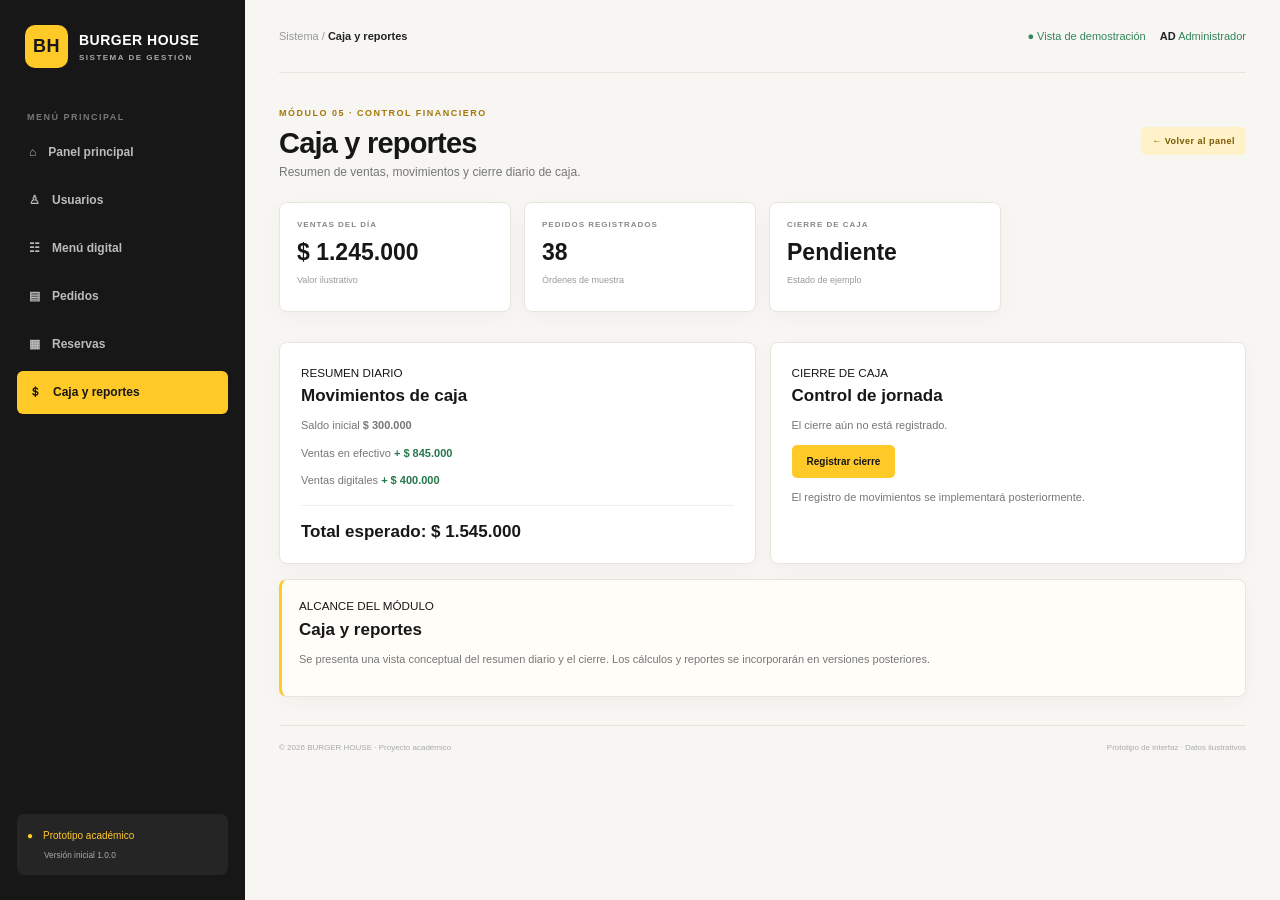
==== pages/caja.html @ 787f7be0 "Add files via upload v1.0.0: Establecimiento de linea base inicial BURGER HOUSE" ====
<!DOCTYPE html><html lang="es"><head><meta charset="UTF-8"><meta name="viewport" content="width=device-width, initial-scale=1"><title>Caja y reportes | BURGER HOUSE</title><link rel="stylesheet" href="../css/styles.css"></head><body><div class="shell"><aside class="sidebar"><a class="brand" href="../index.html"><b class="logo">BH</b><span>BURGER HOUSE<small>SISTEMA DE GESTIÓN</small></span></a><p class="nav-title">MENÚ PRINCIPAL</p><nav><a href="../index.html">⌂　Panel principal</a><a class="" href="usuarios.html">♙　Usuarios</a><a class="" href="menu.html">☷　Menú digital</a><a class="" href="pedidos.html">▤　Pedidos</a><a class="" href="reservas.html">▦　Reservas</a><a class="active" href="caja.html">＄　Caja y reportes</a></nav><div class="side-bottom">●　Prototipo académico<small>Versión inicial 1.0.0</small></div></aside><main><header class="top"><span>Sistema / <b>Caja y reportes</b></span><span class="user">● Vista de demostración　 <b>AD</b> Administrador</span></header><section class="heading"><div><small>MÓDULO 05 · CONTROL FINANCIERO</small><h1>Caja y reportes</h1><p>Resumen de ventas, movimientos y cierre diario de caja.</p></div><a class="back" href="../index.html">← Volver al panel</a></section><div class="stats"><article><small>VENTAS DEL DÍA</small><strong>$ 1.245.000</strong><p>Valor ilustrativo</p></article><article><small>PEDIDOS REGISTRADOS</small><strong>38</strong><p>Órdenes de muestra</p></article><article><small>CIERRE DE CAJA</small><strong>Pendiente</strong><p>Estado de ejemplo</p></article></div><div class="cols"><article><small>RESUMEN DIARIO</small><h2>Movimientos de caja</h2><p>Saldo inicial <b>$ 300.000</b></p><p>Ventas en efectivo <b class="green-text">+ $ 845.000</b></p><p>Ventas digitales <b class="green-text">+ $ 400.000</b></p><hr><h2>Total esperado: $ 1.545.000</h2></article><article><small>CIERRE DE CAJA</small><h2>Control de jornada</h2><p>El cierre aún no está registrado.</p><button disabled>Registrar cierre</button><p class="hint">El registro de movimientos se implementará posteriormente.</p></article></div><article class="info"><small>ALCANCE DEL MÓDULO</small><h2>Caja y reportes</h2><p>Se presenta una vista conceptual del resumen diario y el cierre. Los cálculos y reportes se incorporarán en versiones posteriores.</p></article><footer>© 2026 BURGER HOUSE · Proyecto académico <span>Prototipo de interfaz · Datos ilustrativos</span></footer></main></div></body></html>
---- css/styles.css ----
*{box-sizing:border-box}body{margin:0;background:#f7f6f2;color:#171717;font:14px Arial,Helvetica,sans-serif}.shell{min-height:100vh}.sidebar{position:fixed;inset:0 auto 0 0;width:245px;background:#171717;color:#fff;padding:25px 17px;display:flex;flex-direction:column}.brand{display:flex;align-items:center;gap:11px;color:white;text-decoration:none;padding:0 8px 35px;font-size:14px;font-weight:900;letter-spacing:.5px}.logo{display:grid;place-items:center;width:43px;height:43px;background:#ffc928;color:#171717;border-radius:10px;font-size:18px}.brand small{display:block;color:#aaa;font-size:8px;letter-spacing:1.5px;margin-top:5px}.nav-title{color:#777;font-size:9px;font-weight:bold;letter-spacing:1.5px;padding:0 10px}.sidebar nav{display:grid;gap:5px}.sidebar nav a{padding:13px 12px;border-radius:6px;color:#bbb;text-decoration:none;font-size:12px;font-weight:bold}.sidebar nav a:hover{background:#292929;color:#fff}.sidebar nav a.active{background:#ffc928;color:#171717}.side-bottom{margin-top:auto;padding:15px 10px;background:#252525;border-radius:7px;color:#ffc928;font-size:10px}.side-bottom small{display:block;color:#aaa;margin:7px 0 0 17px}.main{margin-left:245px}main{margin-left:245px;padding:0 34px 20px;max-width:1700px}.top{height:73px;display:flex;align-items:center;justify-content:space-between;border-bottom:1px solid #e9e4db;margin-bottom:30px;color:#999;font-size:11px}.top b{color:#222}.user{color:#34845a}.heading{display:flex;justify-content:space-between;align-items:center;margin-bottom:23px}.heading small,section>small,.section-title small{color:#a47708;font-size:9px;font-weight:900;letter-spacing:1.5px}.heading h1{font-size:29px;margin:8px 0 5px;letter-spacing:-.8px}.heading p{margin:0;color:#777;font-size:12px}.version,.back{font-size:9px;font-weight:bold;letter-spacing:.5px;background:#fff1c8;color:#795800;padding:9px 11px;border-radius:5px;text-decoration:none}.hero{background:#171717;color:#fff;border-radius:11px;padding:31px 38px;display:flex;justify-content:space-between;align-items:center;min-height:215px;overflow:hidden}.hero small{color:#ffc928;font-size:9px;letter-spacing:2px;font-weight:bold}.hero h2{font-size:33px;line-height:1.02;margin:12px 0}.hero em{font-style:normal;color:#ffc928}.hero p{color:#bbb;font-size:11px;margin-bottom:19px}.btn,button{display:inline-block;background:#ffc928;color:#171717;border:0;border-radius:5px;padding:11px 15px;text-decoration:none;font-size:10px;font-weight:bold}.burger{font-size:115px;position:relative;filter:drop-shadow(0 10px 10px #000)}.burger span{position:absolute;right:-7px;bottom:0;background:#e63b2e;border-radius:50%;width:59px;height:59px;display:grid;place-content:center;text-align:center;font-size:9px;font-weight:bold;filter:none}.stats{display:grid;grid-template-columns:repeat(4,1fr);gap:13px;margin:17px 0 30px}.stats article,.bottom article,.cols article,.info{background:white;border:1px solid #eae5dc;border-radius:8px;padding:17px;box-shadow:0 6px 20px #20180d08}.stats small{display:block;color:#888;font-size:8px;font-weight:bold;letter-spacing:1px}.stats strong{display:block;font-size:23px;margin:10px 0 5px}.stats label,.stats p{color:#999;font-size:9px}.section{margin:28px 0}.section-title{display:flex;justify-content:space-between;align-items:end;margin-bottom:13px}.section-title h2,.bottom h2,.cols h2,.info h2{font-size:17px;margin:6px 0 0}.section-title>span{font-size:8px;color:#999;letter-spacing:1px}.modules{display:grid;grid-template-columns:repeat(3,1fr);gap:12px}.modules a{background:white;border:1px solid #eae5dc;border-radius:8px;padding:17px;text-decoration:none;color:#171717;box-shadow:0 6px 20px #20180d08}.modules a:hover{border-color:#e6c04e;transform:translateY(-2px)}.modules a>b{display:inline-grid;place-items:center;width:35px;height:35px;background:#fff1c8;border-radius:8px;font-size:19px}.modules a>small{float:right;color:#bbb;font-weight:bold}.modules h3{font-size:12px;margin:13px 0 6px}.modules p{font-size:10px;color:#888;min-height:28px;line-height:1.5}.modules strong{font-size:8px;letter-spacing:1px;color:#997000}.bottom{display:grid;grid-template-columns:1.5fr 1fr;gap:13px;margin:28px 0}.bottom p,.info p{font-size:11px;line-height:1.6;color:#777}.bottom table,table{width:100%;border-collapse:collapse;margin-top:13px}th{text-align:left;color:#999;font-size:8px;letter-spacing:.8px;padding:10px 7px;border-bottom:1px solid #eee}td{font-size:10px;padding:12px 7px;border-bottom:1px solid #f0ede7}i{font-style:normal;background:#eee;color:#666;padding:5px 8px;border-radius:20px;font-size:8px}.green{background:#e7f5ec;color:#26774b}.yellow{background:#fff2c8;color:#8c6500}.green-text{color:#26774b}.info{margin-top:15px;background:#fffdf8;border-left:3px solid #ffc928}.info h2{margin-top:7px}.cols{display:grid;grid-template-columns:1fr 1fr;gap:14px;margin:14px 0}.cols article{padding:21px}.cols p{font-size:11px;color:#777;line-height:1.5}.cols label{display:block;font-size:10px;font-weight:bold;color:#666;margin:14px 0}.cols input,.cols select{display:block;width:100%;padding:10px;border:1px solid #e5e0d7;border-radius:5px;margin-top:6px;background:#fafafa}.hint{font-size:9px;color:#999}.chips{display:flex;gap:8px;margin:14px 0}.chips span,.chips b{font-size:9px;padding:8px 12px;border:1px solid #e5e0d7;border-radius:20px;background:#fff}.chips b{background:#171717;color:#fff}.foods{display:grid;grid-template-columns:repeat(3,1fr);gap:13px}.foods article{background:#fff;border:1px solid #eae5dc;border-radius:8px;padding:15px}.foods article>div{height:95px;background:#fff1d3;border-radius:6px;display:grid;place-items:center;font-size:57px;margin-bottom:13px}.foods article small{font-size:8px;color:#a47708;font-weight:bold}.foods h3{font-size:12px}.foods p{font-size:9px;color:#888;min-height:27px;line-height:1.5}.foods article>b{font-size:12px}.foods .add{display:grid;place-content:center;text-align:center;border-style:dashed;box-shadow:none}.foods .add>div{background:transparent;font-size:32px;color:#aa810d;height:auto}.flow{display:flex;align-items:center;gap:9px;flex-wrap:wrap;margin-top:20px}.flow b{font-size:9px;background:#fff1c8;padding:9px;border-radius:5px}hr{border:0;border-top:1px solid #eee;margin:16px 0}footer{display:flex;justify-content:space-between;border-top:1px solid #e9e4db;padding:17px 0 0;margin-top:28px;color:#aaa;font-size:8px}@media(max-width:1050px){.sidebar{width:205px}main{margin-left:205px;padding:0 20px}.modules,.foods{grid-template-columns:repeat(2,1fr)}.stats{grid-template-columns:repeat(2,1fr)}}@media(max-width:700px){.sidebar{width:62px;padding:15px 6px}.brand{padding:0 3px 25px}.brand span:not(.logo),.nav-title,.side-bottom{display:none}.sidebar nav a{font-size:0;text-align:center;padding:13px 3px}.sidebar nav a:first-letter{font-size:18px}main{margin-left:62px;padding:0 12px}.top{font-size:9px}.user{font-size:0}.heading{display:block}.version,.back{display:inline-block;margin-top:12px}.hero{padding:23px}.burger{font-size:72px}.burger span{width:43px;height:43px;font-size:7px}.hero h2{font-size:25px}.bottom,.cols{grid-template-columns:1fr}.modules,.foods{grid-template-columns:1fr 1fr}.stats{gap:8px}.stats article{padding:12px}.stats strong{font-size:18px}footer{display:block;line-height:2}}@media(max-width:440px){.modules,.foods{grid-template-columns:1fr}.hero{display:block}.burger{display:none}.section-title>span{display:none}}
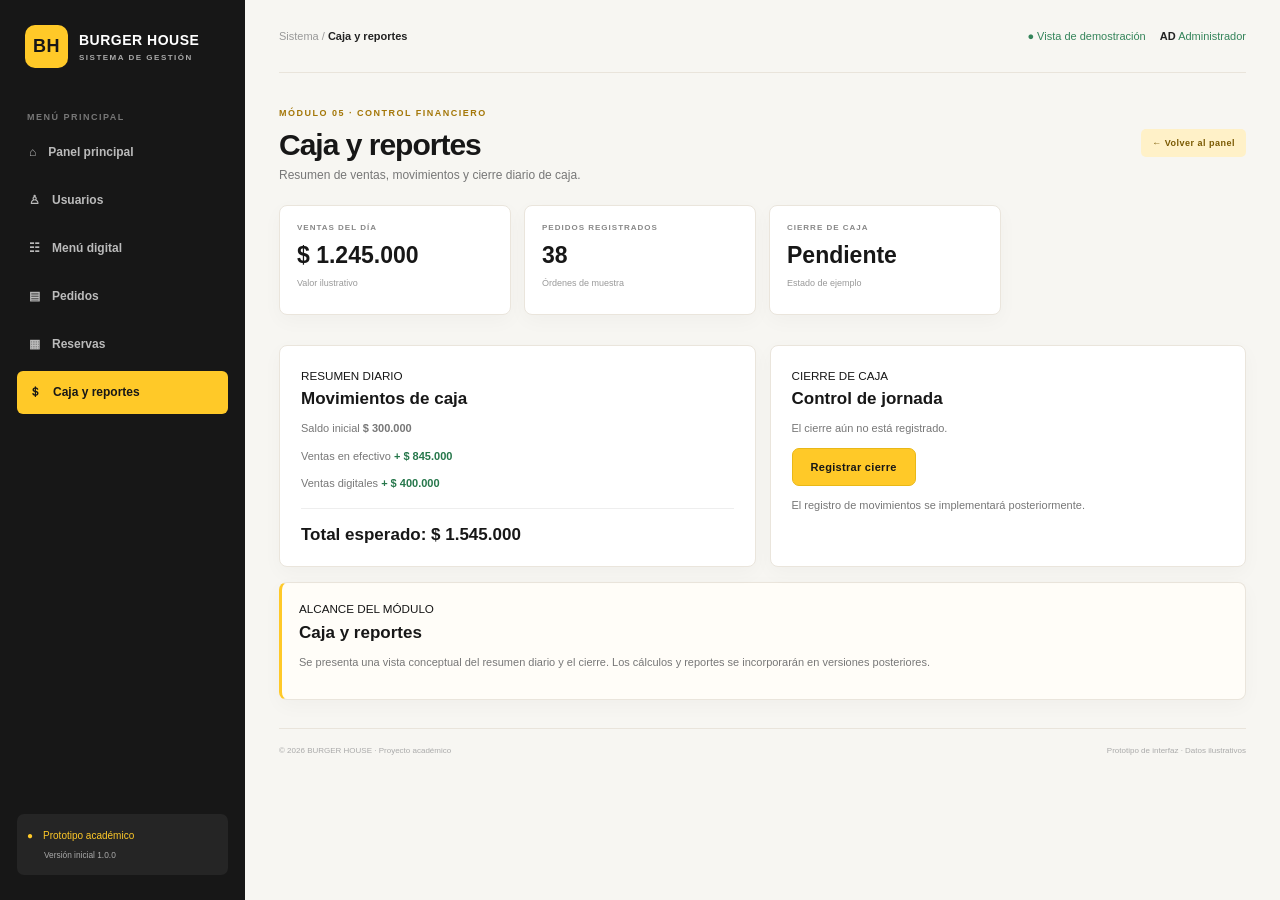
==== commit 892ce2c2: "security: implementa politica CSP en paginas HTML" ====
--- a/pages/caja.html
+++ b/pages/caja.html
@@ -1 +1,69 @@
-<!DOCTYPE html><html lang="es"><head><meta charset="UTF-8"><meta name="viewport" content="width=device-width, initial-scale=1"><title>Caja y reportes | BURGER HOUSE</title><link rel="stylesheet" href="../css/styles.css"></head><body><div class="shell"><aside class="sidebar"><a class="brand" href="../index.html"><b class="logo">BH</b><span>BURGER HOUSE<small>SISTEMA DE GESTIÓN</small></span></a><p class="nav-title">MENÚ PRINCIPAL</p><nav><a href="../index.html">⌂　Panel principal</a><a class="" href="usuarios.html">♙　Usuarios</a><a class="" href="menu.html">☷　Menú digital</a><a class="" href="pedidos.html">▤　Pedidos</a><a class="" href="reservas.html">▦　Reservas</a><a class="active" href="caja.html">＄　Caja y reportes</a></nav><div class="side-bottom">●　Prototipo académico<small>Versión inicial 1.0.0</small></div></aside><main><header class="top"><span>Sistema / <b>Caja y reportes</b></span><span class="user">● Vista de demostración　 <b>AD</b> Administrador</span></header><section class="heading"><div><small>MÓDULO 05 · CONTROL FINANCIERO</small><h1>Caja y reportes</h1><p>Resumen de ventas, movimientos y cierre diario de caja.</p></div><a class="back" href="../index.html">← Volver al panel</a></section><div class="stats"><article><small>VENTAS DEL DÍA</small><strong>$ 1.245.000</strong><p>Valor ilustrativo</p></article><article><small>PEDIDOS REGISTRADOS</small><strong>38</strong><p>Órdenes de muestra</p></article><article><small>CIERRE DE CAJA</small><strong>Pendiente</strong><p>Estado de ejemplo</p></article></div><div class="cols"><article><small>RESUMEN DIARIO</small><h2>Movimientos de caja</h2><p>Saldo inicial <b>$ 300.000</b></p><p>Ventas en efectivo <b class="green-text">+ $ 845.000</b></p><p>Ventas digitales <b class="green-text">+ $ 400.000</b></p><hr><h2>Total esperado: $ 1.545.000</h2></article><article><small>CIERRE DE CAJA</small><h2>Control de jornada</h2><p>El cierre aún no está registrado.</p><button disabled>Registrar cierre</button><p class="hint">El registro de movimientos se implementará posteriormente.</p></article></div><article class="info"><small>ALCANCE DEL MÓDULO</small><h2>Caja y reportes</h2><p>Se presenta una vista conceptual del resumen diario y el cierre. Los cálculos y reportes se incorporarán en versiones posteriores.</p></article><footer>© 2026 BURGER HOUSE · Proyecto académico <span>Prototipo de interfaz · Datos ilustrativos</span></footer></main></div></body></html>+<!DOCTYPE html>
+<html lang="es">
+
+<head>
+    <meta charset="UTF-8">
+    <meta name="viewport" content="width=device-width, initial-scale=1">
+    <meta http-equiv="Content-Security-Policy"
+        content="default-src 'self'; script-src 'self'; style-src 'self'; img-src 'self' data:; font-src 'self'; connect-src 'self'; object-src 'none'; base-uri 'self'; form-action 'self'">
+    <title>Caja y reportes | BURGER HOUSE</title>
+    <link rel="stylesheet" href="../css/styles.css">
+</head>
+
+<body>
+    <div class="shell">
+        <aside class="sidebar"><a class="brand" href="../index.html"><b class="logo">BH</b><span>BURGER
+                    HOUSE<small>SISTEMA DE GESTIÓN</small></span></a>
+            <p class="nav-title">MENÚ PRINCIPAL</p>
+            <nav><a href="../index.html">⌂　Panel principal</a><a class="" href="usuarios.html">♙　Usuarios</a><a class=""
+                    href="menu.html">☷　Menú digital</a><a class="" href="pedidos.html">▤　Pedidos</a><a class=""
+                    href="reservas.html">▦　Reservas</a><a class="active" href="caja.html">＄　Caja y reportes</a></nav>
+            <div class="side-bottom">●　Prototipo académico<small>Versión inicial 1.0.0</small></div>
+        </aside>
+        <main>
+            <header class="top"><span>Sistema / <b>Caja y reportes</b></span><span class="user">● Vista de demostración　
+                    <b>AD</b> Administrador</span></header>
+            <section class="heading">
+                <div><small>MÓDULO 05 · CONTROL FINANCIERO</small>
+                    <h1>Caja y reportes</h1>
+                    <p>Resumen de ventas, movimientos y cierre diario de caja.</p>
+                </div><a class="back" href="../index.html">← Volver al panel</a>
+            </section>
+            <div class="stats">
+                <article><small>VENTAS DEL DÍA</small><strong>$ 1.245.000</strong>
+                    <p>Valor ilustrativo</p>
+                </article>
+                <article><small>PEDIDOS REGISTRADOS</small><strong>38</strong>
+                    <p>Órdenes de muestra</p>
+                </article>
+                <article><small>CIERRE DE CAJA</small><strong>Pendiente</strong>
+                    <p>Estado de ejemplo</p>
+                </article>
+            </div>
+            <div class="cols">
+                <article><small>RESUMEN DIARIO</small>
+                    <h2>Movimientos de caja</h2>
+                    <p>Saldo inicial <b>$ 300.000</b></p>
+                    <p>Ventas en efectivo <b class="green-text">+ $ 845.000</b></p>
+                    <p>Ventas digitales <b class="green-text">+ $ 400.000</b></p>
+                    <hr>
+                    <h2>Total esperado: $ 1.545.000</h2>
+                </article>
+                <article><small>CIERRE DE CAJA</small>
+                    <h2>Control de jornada</h2>
+                    <p>El cierre aún no está registrado.</p><button disabled>Registrar cierre</button>
+                    <p class="hint">El registro de movimientos se implementará posteriormente.</p>
+                </article>
+            </div>
+            <article class="info"><small>ALCANCE DEL MÓDULO</small>
+                <h2>Caja y reportes</h2>
+                <p>Se presenta una vista conceptual del resumen diario y el cierre. Los cálculos y reportes se
+                    incorporarán en versiones posteriores.</p>
+            </article>
+            <footer>© 2026 BURGER HOUSE · Proyecto académico <span>Prototipo de interfaz · Datos ilustrativos</span>
+            </footer>
+        </main>
+    </div>
+</body>
+
+</html>
--- a/css/styles.css
+++ b/css/styles.css
@@ -1 +1,802 @@
-*{box-sizing:border-box}body{margin:0;background:#f7f6f2;color:#171717;font:14px Arial,Helvetica,sans-serif}.shell{min-height:100vh}.sidebar{position:fixed;inset:0 auto 0 0;width:245px;background:#171717;color:#fff;padding:25px 17px;display:flex;flex-direction:column}.brand{display:flex;align-items:center;gap:11px;color:white;text-decoration:none;padding:0 8px 35px;font-size:14px;font-weight:900;letter-spacing:.5px}.logo{display:grid;place-items:center;width:43px;height:43px;background:#ffc928;color:#171717;border-radius:10px;font-size:18px}.brand small{display:block;color:#aaa;font-size:8px;letter-spacing:1.5px;margin-top:5px}.nav-title{color:#777;font-size:9px;font-weight:bold;letter-spacing:1.5px;padding:0 10px}.sidebar nav{display:grid;gap:5px}.sidebar nav a{padding:13px 12px;border-radius:6px;color:#bbb;text-decoration:none;font-size:12px;font-weight:bold}.sidebar nav a:hover{background:#292929;color:#fff}.sidebar nav a.active{background:#ffc928;color:#171717}.side-bottom{margin-top:auto;padding:15px 10px;background:#252525;border-radius:7px;color:#ffc928;font-size:10px}.side-bottom small{display:block;color:#aaa;margin:7px 0 0 17px}.main{margin-left:245px}main{margin-left:245px;padding:0 34px 20px;max-width:1700px}.top{height:73px;display:flex;align-items:center;justify-content:space-between;border-bottom:1px solid #e9e4db;margin-bottom:30px;color:#999;font-size:11px}.top b{color:#222}.user{color:#34845a}.heading{display:flex;justify-content:space-between;align-items:center;margin-bottom:23px}.heading small,section>small,.section-title small{color:#a47708;font-size:9px;font-weight:900;letter-spacing:1.5px}.heading h1{font-size:29px;margin:8px 0 5px;letter-spacing:-.8px}.heading p{margin:0;color:#777;font-size:12px}.version,.back{font-size:9px;font-weight:bold;letter-spacing:.5px;background:#fff1c8;color:#795800;padding:9px 11px;border-radius:5px;text-decoration:none}.hero{background:#171717;color:#fff;border-radius:11px;padding:31px 38px;display:flex;justify-content:space-between;align-items:center;min-height:215px;overflow:hidden}.hero small{color:#ffc928;font-size:9px;letter-spacing:2px;font-weight:bold}.hero h2{font-size:33px;line-height:1.02;margin:12px 0}.hero em{font-style:normal;color:#ffc928}.hero p{color:#bbb;font-size:11px;margin-bottom:19px}.btn,button{display:inline-block;background:#ffc928;color:#171717;border:0;border-radius:5px;padding:11px 15px;text-decoration:none;font-size:10px;font-weight:bold}.burger{font-size:115px;position:relative;filter:drop-shadow(0 10px 10px #000)}.burger span{position:absolute;right:-7px;bottom:0;background:#e63b2e;border-radius:50%;width:59px;height:59px;display:grid;place-content:center;text-align:center;font-size:9px;font-weight:bold;filter:none}.stats{display:grid;grid-template-columns:repeat(4,1fr);gap:13px;margin:17px 0 30px}.stats article,.bottom article,.cols article,.info{background:white;border:1px solid #eae5dc;border-radius:8px;padding:17px;box-shadow:0 6px 20px #20180d08}.stats small{display:block;color:#888;font-size:8px;font-weight:bold;letter-spacing:1px}.stats strong{display:block;font-size:23px;margin:10px 0 5px}.stats label,.stats p{color:#999;font-size:9px}.section{margin:28px 0}.section-title{display:flex;justify-content:space-between;align-items:end;margin-bottom:13px}.section-title h2,.bottom h2,.cols h2,.info h2{font-size:17px;margin:6px 0 0}.section-title>span{font-size:8px;color:#999;letter-spacing:1px}.modules{display:grid;grid-template-columns:repeat(3,1fr);gap:12px}.modules a{background:white;border:1px solid #eae5dc;border-radius:8px;padding:17px;text-decoration:none;color:#171717;box-shadow:0 6px 20px #20180d08}.modules a:hover{border-color:#e6c04e;transform:translateY(-2px)}.modules a>b{display:inline-grid;place-items:center;width:35px;height:35px;background:#fff1c8;border-radius:8px;font-size:19px}.modules a>small{float:right;color:#bbb;font-weight:bold}.modules h3{font-size:12px;margin:13px 0 6px}.modules p{font-size:10px;color:#888;min-height:28px;line-height:1.5}.modules strong{font-size:8px;letter-spacing:1px;color:#997000}.bottom{display:grid;grid-template-columns:1.5fr 1fr;gap:13px;margin:28px 0}.bottom p,.info p{font-size:11px;line-height:1.6;color:#777}.bottom table,table{width:100%;border-collapse:collapse;margin-top:13px}th{text-align:left;color:#999;font-size:8px;letter-spacing:.8px;padding:10px 7px;border-bottom:1px solid #eee}td{font-size:10px;padding:12px 7px;border-bottom:1px solid #f0ede7}i{font-style:normal;background:#eee;color:#666;padding:5px 8px;border-radius:20px;font-size:8px}.green{background:#e7f5ec;color:#26774b}.yellow{background:#fff2c8;color:#8c6500}.green-text{color:#26774b}.info{margin-top:15px;background:#fffdf8;border-left:3px solid #ffc928}.info h2{margin-top:7px}.cols{display:grid;grid-template-columns:1fr 1fr;gap:14px;margin:14px 0}.cols article{padding:21px}.cols p{font-size:11px;color:#777;line-height:1.5}.cols label{display:block;font-size:10px;font-weight:bold;color:#666;margin:14px 0}.cols input,.cols select{display:block;width:100%;padding:10px;border:1px solid #e5e0d7;border-radius:5px;margin-top:6px;background:#fafafa}.hint{font-size:9px;color:#999}.chips{display:flex;gap:8px;margin:14px 0}.chips span,.chips b{font-size:9px;padding:8px 12px;border:1px solid #e5e0d7;border-radius:20px;background:#fff}.chips b{background:#171717;color:#fff}.foods{display:grid;grid-template-columns:repeat(3,1fr);gap:13px}.foods article{background:#fff;border:1px solid #eae5dc;border-radius:8px;padding:15px}.foods article>div{height:95px;background:#fff1d3;border-radius:6px;display:grid;place-items:center;font-size:57px;margin-bottom:13px}.foods article small{font-size:8px;color:#a47708;font-weight:bold}.foods h3{font-size:12px}.foods p{font-size:9px;color:#888;min-height:27px;line-height:1.5}.foods article>b{font-size:12px}.foods .add{display:grid;place-content:center;text-align:center;border-style:dashed;box-shadow:none}.foods .add>div{background:transparent;font-size:32px;color:#aa810d;height:auto}.flow{display:flex;align-items:center;gap:9px;flex-wrap:wrap;margin-top:20px}.flow b{font-size:9px;background:#fff1c8;padding:9px;border-radius:5px}hr{border:0;border-top:1px solid #eee;margin:16px 0}footer{display:flex;justify-content:space-between;border-top:1px solid #e9e4db;padding:17px 0 0;margin-top:28px;color:#aaa;font-size:8px}@media(max-width:1050px){.sidebar{width:205px}main{margin-left:205px;padding:0 20px}.modules,.foods{grid-template-columns:repeat(2,1fr)}.stats{grid-template-columns:repeat(2,1fr)}}@media(max-width:700px){.sidebar{width:62px;padding:15px 6px}.brand{padding:0 3px 25px}.brand span:not(.logo),.nav-title,.side-bottom{display:none}.sidebar nav a{font-size:0;text-align:center;padding:13px 3px}.sidebar nav a:first-letter{font-size:18px}main{margin-left:62px;padding:0 12px}.top{font-size:9px}.user{font-size:0}.heading{display:block}.version,.back{display:inline-block;margin-top:12px}.hero{padding:23px}.burger{font-size:72px}.burger span{width:43px;height:43px;font-size:7px}.hero h2{font-size:25px}.bottom,.cols{grid-template-columns:1fr}.modules,.foods{grid-template-columns:1fr 1fr}.stats{gap:8px}.stats article{padding:12px}.stats strong{font-size:18px}footer{display:block;line-height:2}}@media(max-width:440px){.modules,.foods{grid-template-columns:1fr}.hero{display:block}.burger{display:none}.section-title>span{display:none}}+
+/* =========================================
+   1. CONFIGURACIÓN GENERAL
+========================================= */
+
+* {
+    box-sizing: border-box;
+}
+
+body {
+    margin: 0;
+    background: #f7f6f2;
+    color: #171717;
+    font: 14px 'Inter', 'Segoe UI', Arial, sans-serif;
+}
+
+.shell {
+    min-height: 100vh;
+}
+
+/* =========================================
+   2. BARRA LATERAL Y MARCA
+========================================= */
+
+.sidebar {
+    position: fixed;
+    inset: 0 auto 0 0;
+    width: 245px;
+    background: #171717;
+    color: #fff;
+    padding: 25px 17px;
+    display: flex;
+    flex-direction: column;
+}
+
+.brand {
+    display: flex;
+    align-items: center;
+    gap: 11px;
+    color: white;
+    text-decoration: none;
+    padding: 0 8px 35px;
+    font-size: 14px;
+    font-weight: 900;
+    letter-spacing: .5px;
+}
+
+.logo {
+    display: grid;
+    place-items: center;
+    width: 43px;
+    height: 43px;
+    background: #ffc928;
+    color: #171717;
+    border-radius: 10px;
+    font-size: 18px;
+}
+
+.brand small {
+    display: block;
+    color: #aaa;
+    font-size: 8px;
+    letter-spacing: 1.5px;
+    margin-top: 5px;
+}
+
+.nav-title {
+    color: #777;
+    font-size: 9px;
+    font-weight: bold;
+    letter-spacing: 1.5px;
+    padding: 0 10px;
+}
+
+.sidebar nav {
+    display: grid;
+    gap: 5px;
+}
+
+.sidebar nav a {
+    padding: 13px 12px;
+    border-radius: 6px;
+    color: #bbb;
+    text-decoration: none;
+    font-size: 12px;
+    font-weight: bold;
+}
+
+.sidebar nav a:hover {
+    background: #292929;
+    color: #fff;
+}
+
+.sidebar nav a.active {
+    background: #ffc928;
+    color: #171717;
+}
+
+.side-bottom {
+    margin-top: auto;
+    padding: 15px 10px;
+    background: #252525;
+    border-radius: 7px;
+    color: #ffc928;
+    font-size: 10px;
+}
+
+.side-bottom small {
+    display: block;
+    color: #aaa;
+    margin: 7px 0 0 17px;
+}
+
+/* =========================================
+   3. CONTENIDO PRINCIPAL
+========================================= */
+
+.main {
+    margin-left: 245px;
+}
+
+main {
+    margin-left: 245px;
+    padding: 0 34px 20px;
+    max-width: 1700px;
+}
+
+.top {
+    height: 73px;
+    display: flex;
+    align-items: center;
+    justify-content: space-between;
+    border-bottom: 1px solid #e9e4db;
+    margin-bottom: 30px;
+    color: #999;
+    font-size: 11px;
+}
+
+.top b {
+    color: #222;
+}
+
+.user {
+    color: #34845a;
+}
+
+/* =========================================
+   4. ENCABEZADOS
+========================================= */
+
+.heading {
+    display: flex;
+    justify-content: space-between;
+    align-items: center;
+    margin-bottom: 23px;
+}
+
+.heading small,
+section > small,
+.section-title small {
+    color: #a47708;
+    font-size: 9px;
+    font-weight: 900;
+    letter-spacing: 1.5px;
+}
+
+.heading h1 {
+    font-size: 30px;
+    font-weight: 800;
+    line-height: 1.2;
+    margin: 8px 0 5px;
+    letter-spacing: -1px;
+    color: #171717;
+}
+
+
+.heading p {
+    margin: 0;
+    color: #777;
+    font-size: 12px;
+}
+
+.version,
+.back {
+    font-size: 9px;
+    font-weight: bold;
+    letter-spacing: .5px;
+    background: #fff1c8;
+    color: #795800;
+    padding: 9px 11px;
+    border-radius: 5px;
+    text-decoration: none;
+}
+
+/* =========================================
+   5. SECCIÓN PRINCIPAL / HERO
+========================================= */
+
+.hero {
+    background: #171717;
+    color: #fff;
+    border-radius: 11px;
+    padding: 31px 38px;
+    display: flex;
+    justify-content: space-between;
+    align-items: center;
+    min-height: 215px;
+    overflow: hidden;
+}
+
+.hero small {
+    color: #ffc928;
+    font-size: 9px;
+    letter-spacing: 2px;
+    font-weight: bold;
+}
+
+.hero h2 {
+    font-size: 33px;
+    line-height: 1.02;
+    margin: 12px 0;
+}
+
+.hero em {
+    font-style: normal;
+    color: #ffc928;
+}
+
+.hero p {
+    color: #bbb;
+    font-size: 11px;
+    margin-bottom: 19px;
+}
+
+.btn,
+button {
+    display: inline-block;
+    background: #ffc928;
+    color: #171717;
+    border: 1px solid #e9b817;
+    border-radius: 7px;
+    padding: 12px 18px;
+    text-decoration: none;
+    font-size: 11px;
+    font-weight: 700;
+    letter-spacing: .3px;
+    cursor: pointer;
+    transition: background .2s ease, transform .2s ease,
+                box-shadow .2s ease;
+}
+
+.btn:hover,
+button:hover {
+    background: #ffda62;
+    transform: translateY(-2px);
+    box-shadow: 0 4px 10px rgba(0, 0, 0, .12);
+}
+
+
+.burger {
+    font-size: 115px;
+    position: relative;
+    filter: drop-shadow(0 10px 10px #000);
+}
+
+.burger span {
+    position: absolute;
+    right: -7px;
+    bottom: 0;
+    background: #e63b2e;
+    border-radius: 50%;
+    width: 59px;
+    height: 59px;
+    display: grid;
+    place-content: center;
+    text-align: center;
+    font-size: 9px;
+    font-weight: bold;
+    filter: none;
+}
+
+/* =========================================
+   6. TARJETAS Y ESTADÍSTICAS
+========================================= */
+
+.stats {
+    display: grid;
+    grid-template-columns: repeat(4, 1fr);
+    gap: 13px;
+    margin: 17px 0 30px;
+}
+
+.stats article,
+.bottom article,
+.cols article,
+.info {
+    background: white;
+    border: 1px solid #eae5dc;
+    border-radius: 8px;
+    padding: 17px;
+    box-shadow: 0 6px 20px #20180d08;
+}
+
+.stats small {
+    display: block;
+    color: #888;
+    font-size: 8px;
+    font-weight: bold;
+    letter-spacing: 1px;
+}
+
+.stats strong {
+    display: block;
+    font-size: 23px;
+    margin: 10px 0 5px;
+}
+
+.stats label,
+.stats p {
+    color: #999;
+    font-size: 9px;
+}
+
+/* =========================================
+   7. SECCIONES Y MÓDULOS
+========================================= */
+
+.section {
+    margin: 28px 0;
+}
+
+.section-title {
+    display: flex;
+    justify-content: space-between;
+    align-items: end;
+    margin-bottom: 13px;
+}
+
+.section-title h2,
+.bottom h2,
+.cols h2,
+.info h2 {
+    font-size: 17px;
+    margin: 6px 0 0;
+}
+
+.section-title > span {
+    font-size: 8px;
+    color: #999;
+    letter-spacing: 1px;
+}
+
+.modules {
+    display: grid;
+    grid-template-columns: repeat(3, 1fr);
+    gap: 12px;
+}
+
+.modules a {
+    background: #ffffff;
+    border: 1px solid #e5dfd3;
+    border-radius: 12px;
+    padding: 20px;
+    text-decoration: none;
+    color: #171717;
+    box-shadow: 0 4px 14px rgba(32, 24, 13, .06);
+    transition: transform .2s ease,
+                box-shadow .2s ease,
+                border-color .2s ease;
+}
+
+.modules a:hover {
+    border-color: #ffc928;
+    transform: translateY(-4px);
+    box-shadow: 0 9px 22px rgba(32, 24, 13, .12);
+}
+
+.modules a > b {
+    display: inline-grid;
+    place-items: center;
+    width: 35px;
+    height: 35px;
+    background: #fff1c8;
+    border-radius: 8px;
+    font-size: 19px;
+}
+
+.modules a > small {
+    float: right;
+    color: #bbb;
+    font-weight: bold;
+}
+
+.modules h3 {
+    font-size: 12px;
+    margin: 13px 0 6px;
+}
+
+.modules p {
+    font-size: 10px;
+    color: #888;
+    min-height: 28px;
+    line-height: 1.5;
+}
+
+.modules strong {
+    font-size: 8px;
+    letter-spacing: 1px;
+    color: #997000;
+}
+
+/* =========================================
+   8. TABLAS Y ACTIVIDAD
+========================================= */
+
+.bottom {
+    display: grid;
+    grid-template-columns: 1.5fr 1fr;
+    gap: 13px;
+    margin: 28px 0;
+}
+
+.bottom p,
+.info p {
+    font-size: 11px;
+    line-height: 1.6;
+    color: #777;
+}
+
+.bottom table,
+table {
+    width: 100%;
+    border-collapse: collapse;
+    margin-top: 13px;
+}
+
+th {
+    text-align: left;
+    color: #999;
+    font-size: 8px;
+    letter-spacing: .8px;
+    padding: 10px 7px;
+    border-bottom: 1px solid #eee;
+}
+
+td {
+    font-size: 10px;
+    padding: 12px 7px;
+    border-bottom: 1px solid #f0ede7;
+}
+
+i {
+    font-style: normal;
+    background: #eee;
+    color: #666;
+    padding: 5px 8px;
+    border-radius: 20px;
+    font-size: 8px;
+}
+
+.green {
+    background: #e7f5ec;
+    color: #26774b;
+}
+
+.yellow {
+    background: #fff2c8;
+    color: #8c6500;
+}
+
+.green-text {
+    color: #26774b;
+}
+
+/* =========================================
+   9. INFORMACIÓN Y FORMULARIOS
+========================================= */
+
+.info {
+    margin-top: 15px;
+    background: #fffdf8;
+    border-left: 3px solid #ffc928;
+}
+
+.info h2 {
+    margin-top: 7px;
+}
+
+.cols {
+    display: grid;
+    grid-template-columns: 1fr 1fr;
+    gap: 14px;
+    margin: 14px 0;
+}
+
+.cols article {
+    padding: 21px;
+}
+
+.cols p {
+    font-size: 11px;
+    color: #777;
+    line-height: 1.5;
+}
+
+.cols label {
+    display: block;
+    font-size: 10px;
+    font-weight: bold;
+    color: #666;
+    margin: 14px 0;
+}
+
+.cols input,
+.cols select {
+    display: block;
+    width: 100%;
+    padding: 10px;
+    border: 1px solid #e5e0d7;
+    border-radius: 5px;
+    margin-top: 6px;
+    background: #fafafa;
+}
+
+.hint {
+    font-size: 9px;
+    color: #999;
+}
+
+/* =========================================
+   10. ETIQUETAS Y CATEGORÍAS
+========================================= */
+
+.chips {
+    display: flex;
+    gap: 8px;
+    margin: 14px 0;
+}
+
+.chips span,
+.chips b {
+    font-size: 9px;
+    padding: 8px 12px;
+    border: 1px solid #e5e0d7;
+    border-radius: 20px;
+    background: #fff;
+}
+
+.chips b {
+    background: #171717;
+    color: #fff;
+}
+
+/* =========================================
+   11. PRODUCTOS DEL MENÚ
+========================================= */
+
+.foods {
+    display: grid;
+    grid-template-columns: repeat(3, 1fr);
+    gap: 13px;
+}
+
+.foods article {
+    background: #fff;
+    border: 1px solid #eae5dc;
+    border-radius: 8px;
+    padding: 15px;
+}
+
+.foods article > div {
+    height: 95px;
+    background: #fff1d3;
+    border-radius: 6px;
+    display: grid;
+    place-items: center;
+    font-size: 57px;
+    margin-bottom: 13px;
+}
+
+.foods article small {
+    font-size: 8px;
+    color: #a47708;
+    font-weight: bold;
+}
+
+.foods h3 {
+    font-size: 12px;
+}
+
+.foods p {
+    font-size: 9px;
+    color: #888;
+    min-height: 27px;
+    line-height: 1.5;
+}
+
+.foods article > b {
+    font-size: 12px;
+}
+
+.foods .add {
+    display: grid;
+    place-content: center;
+    text-align: center;
+    border-style: dashed;
+    box-shadow: none;
+}
+
+.foods .add > div {
+    background: transparent;
+    font-size: 32px;
+    color: #aa810d;
+    height: auto;
+}
+
+/* =========================================
+   12. FLUJO DE PROCESOS
+========================================= */
+
+.flow {
+    display: flex;
+    align-items: center;
+    gap: 9px;
+    flex-wrap: wrap;
+    margin-top: 20px;
+}
+
+.flow b {
+    font-size: 9px;
+    background: #fff1c8;
+    padding: 9px;
+    border-radius: 5px;
+}
+
+/* =========================================
+   13. PIE DE PÁGINA
+========================================= */
+
+hr {
+    border: 0;
+    border-top: 1px solid #eee;
+    margin: 16px 0;
+}
+
+footer {
+    display: flex;
+    justify-content: space-between;
+    border-top: 1px solid #e9e4db;
+    padding: 17px 0 0;
+    margin-top: 28px;
+    color: #aaa;
+    font-size: 8px;
+}
+
+/* =========================================
+   14. ADAPTACIÓN PARA TABLETAS
+========================================= */
+
+@media (max-width: 1050px) {
+    .sidebar {
+        width: 205px;
+    }
+
+    main {
+        margin-left: 205px;
+        padding: 0 20px;
+    }
+
+    .modules,
+    .foods {
+        grid-template-columns: repeat(2, 1fr);
+    }
+
+    .stats {
+        grid-template-columns: repeat(2, 1fr);
+    }
+}
+
+/* =========================================
+   15. ADAPTACIÓN PARA CELULARES
+========================================= */
+
+@media (max-width: 700px) {
+    .sidebar {
+        width: 62px;
+        padding: 15px 6px;
+    }
+
+    .brand {
+        padding: 0 3px 25px;
+    }
+
+    .brand span:not(.logo),
+    .nav-title,
+    .side-bottom {
+        display: none;
+    }
+
+    .sidebar nav a {
+        font-size: 0;
+        text-align: center;
+        padding: 13px 3px;
+    }
+
+    .sidebar nav a::first-letter {
+        font-size: 18px;
+    }
+
+    main {
+        margin-left: 62px;
+        padding: 0 12px;
+    }
+
+    .top {
+        font-size: 9px;
+    }
+
+    .user {
+        font-size: 0;
+    }
+
+    .heading {
+        display: block;
+    }
+
+    .version,
+    .back {
+        display: inline-block;
+        margin-top: 12px;
+    }
+
+    .hero {
+        padding: 23px;
+    }
+
+    .burger {
+        font-size: 72px;
+    }
+
+    .burger span {
+        width: 43px;
+        height: 43px;
+        font-size: 7px;
+    }
+
+    .hero h2 {
+        font-size: 25px;
+    }
+
+    .bottom,
+    .cols {
+        grid-template-columns: 1fr;
+    }
+
+    .modules,
+    .foods {
+        grid-template-columns: 1fr 1fr;
+    }
+
+    .stats {
+        gap: 8px;
+    }
+
+    .stats article {
+        padding: 12px;
+    }
+
+    .stats strong {
+        font-size: 18px;
+    }
+
+    footer {
+        display: block;
+        line-height: 2;
+    }
+}
+
+/* =========================================
+   16. ADAPTACIÓN PARA CELULARES PEQUEÑOS
+========================================= */
+
+@media (max-width: 440px) {
+    .modules,
+    .foods {
+        grid-template-columns: 1fr;
+    }
+
+    .hero {
+        display: block;
+    }
+
+    .burger {
+        display: none;
+    }
+
+    .section-title > span {
+        display: none;
+    }
+
+    
+}
